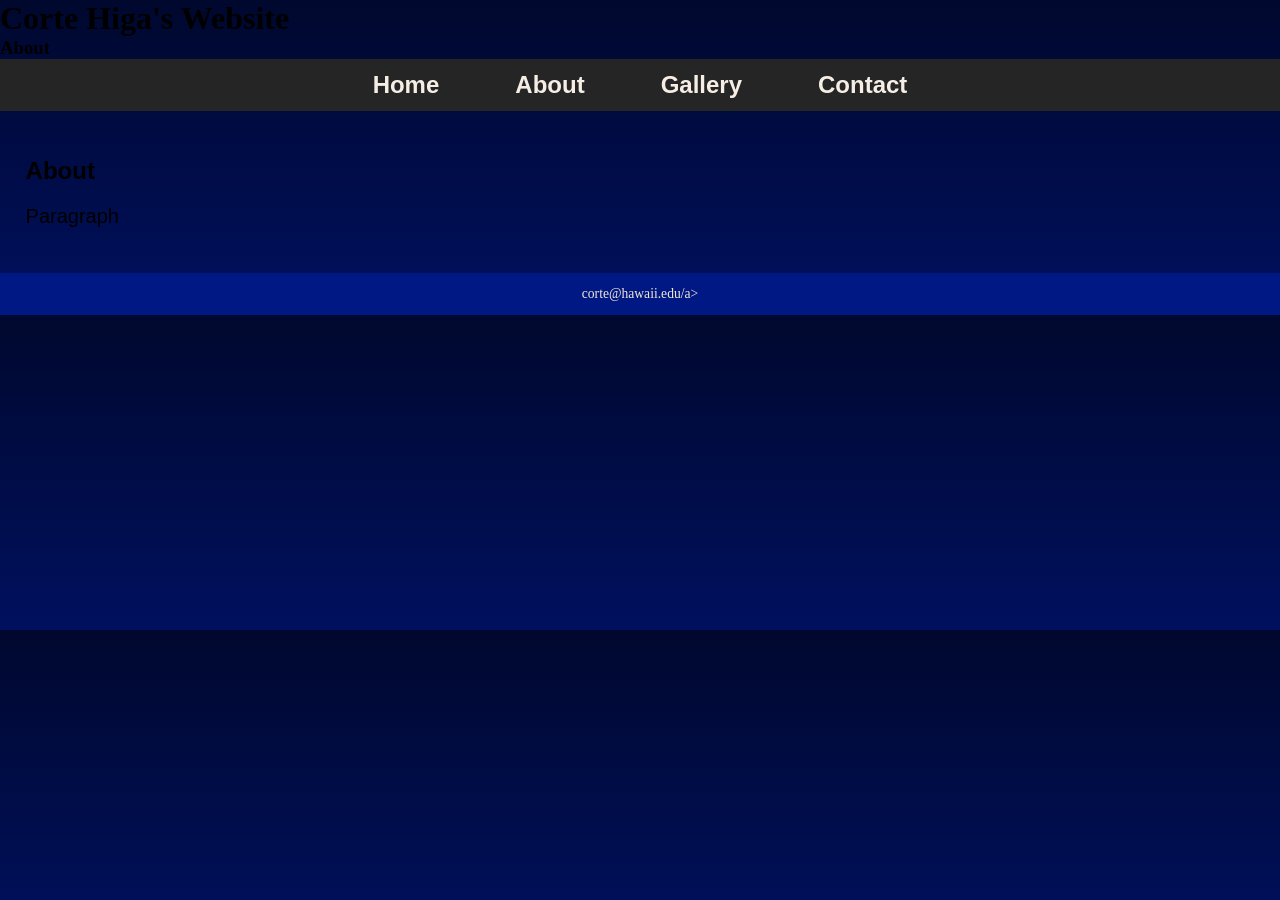
==== about.html @ da72f6bd "Rough draft" ====
<!DOCTYPE html>
<html lang="en">
<body>
    <head>
        <meta charset="utf-8">
        <link rel="stylesheet" href="css/styles.css">
        <title>About</title>
    </head>

    <header>
        <h1>Corte Higa's Website</h1>
        <h3>About</h3>
    </header>
    <nav>
        <ul>
            <li><a href="index.html">Home</a></li>
            <li><a href="about.html">About</a></li>
            <li><a href="gallery.html">Gallery</a></li>
            <li><a href="contact.html">Contact</a></li>
    </nav>

    <!-- main area for page content -->
    <main>
        <div id="test">
            <h2>About</h2>
            <p>Paragraph</p>
        </div>
    </main>
    <footer>
        <a href="mailto:corte@hawaii.edu">corte@hawaii.edu/a>
    </footer>
</body>
---- css/styles.css ----
/* CSS Reset */
body, header, nav, main, footer, img, h1, h3, ul {
    margin: 0;
    padding: 0;
    border: 0;
}

/* Style rules for body and images */
body {
    background-image: linear-gradient(#00082e, #00105e);
}

img {
    max-width: 100%;
    display: block;
}

/* Style rules for navigation area */
.mobile {
  display: block;
}

.tab-desk {
  display: none;
}


/* Style rules for header area */
.mobile h1, .mobile h3 {
  padding: 2%;
  text-align: center;
}

nav {
    background-color: #252525;
}

nav ul {
    list-style-type: none;
    text-align: center;
}

nav li {
    display: block;
    font-size: 1.5em;
    font-family: Geneva, Arial, sans-serif;
    font-weight: bold;
    border-top: 0.5px solid #f6eee4;
}

nav li a {
    display: block;
    color: #f6eee4;
    padding: 0.5em 2em;
    text-decoration: none;
}

/* Style rules for main content */
main {
    padding: 2%;
    font-family: Verdana, Arial, sans-serif;
}

main p {
    font-size: 1.25em;
}

main h3 {
    padding-top: 2%;
}

main ul {
    list-style-type: square;
}

/* Style rules for class and id selectors */
.link {
    color: #5877ff;
    text-decoration: none;
    font-weight: bold;
    font-style: italic;
}

.action {
    font-size: 1.75em;
    font-weight: bold;
    text-align: center;
}


.round {
    border-radius: 6px;
}

#info ul {
    margin-left: 10%;
}

#contact {
    text-align: center;
}

.tel-link {
  background-color: #5877ff;
  padding: 2%;
  width: 80%;
  margin: 0 auto;
}

.tel-link a {
  color: #f6eee4;
  text-decoration: none;
  font-weight: bold;
}

/* Style rules for footer content */
footer {
    text-align: center;
    font-size: 0.85em;
    background-color: #001883;
    color: #f6eee4;
    padding: 1% 0%;
}

footer a {
    color: #f3e6d8;
    text-decoration: none;
}

.mobile h1 {
    font-family: "Roboto", sans-serif;
    font-optical-sizing: auto;
    font-weight: <weight>;
    font-style: normal;
    font-variation-settings:
    "wdth" 100;
}

.mobile h3 {
    font-family: "Lora", serif;
    font-optical-sizing: auto;
    font-weight: <weight>;
    font-style: normal;
}
/* Media Query for Tablet Viewport */
@media screen and (min-width: 620px), print {
  /* Tablet Viewport: Show tab-desk class, hide mobile class */
  .tab-desk {
    display: block;
  }
  .mobile {
    display: none;
  }
  /* Tablet Viewport: Style rules for nav area */
  nav li {
    border-top: none;
    display: inline-block;
    font-size: 1.25em;
  }
  nav li a {
    padding: 0.5em;
  }
}

/* Media Query for Desktop Viewport */
@media screen and (min-width: 1000px), print {
    /* Desktop Viewport: Style rules for nav area */
    nav li {
    font-size: 1.5em;
    }
    nav li a {
    padding: 0.5em 1.5em;
    }
    nav li a:hover {
    color: #2a1f14;
    background-color: #f6eee4;
    }
    /* Desktop Viewport: Style rules for main content */
    #info ul {
    margin-left: 5%;
    }
}
/* Media Query for Large Desktop Viewports */
@media screen and (min-width: 1921px) {
  body {
    background-image: linear-gradient(#00082e, #00105e);
  }
  #wrapper {
    width: 1920px;
    margin: 0 auto;
  }
  main {
    background-color: #f6eee4;
  }
}
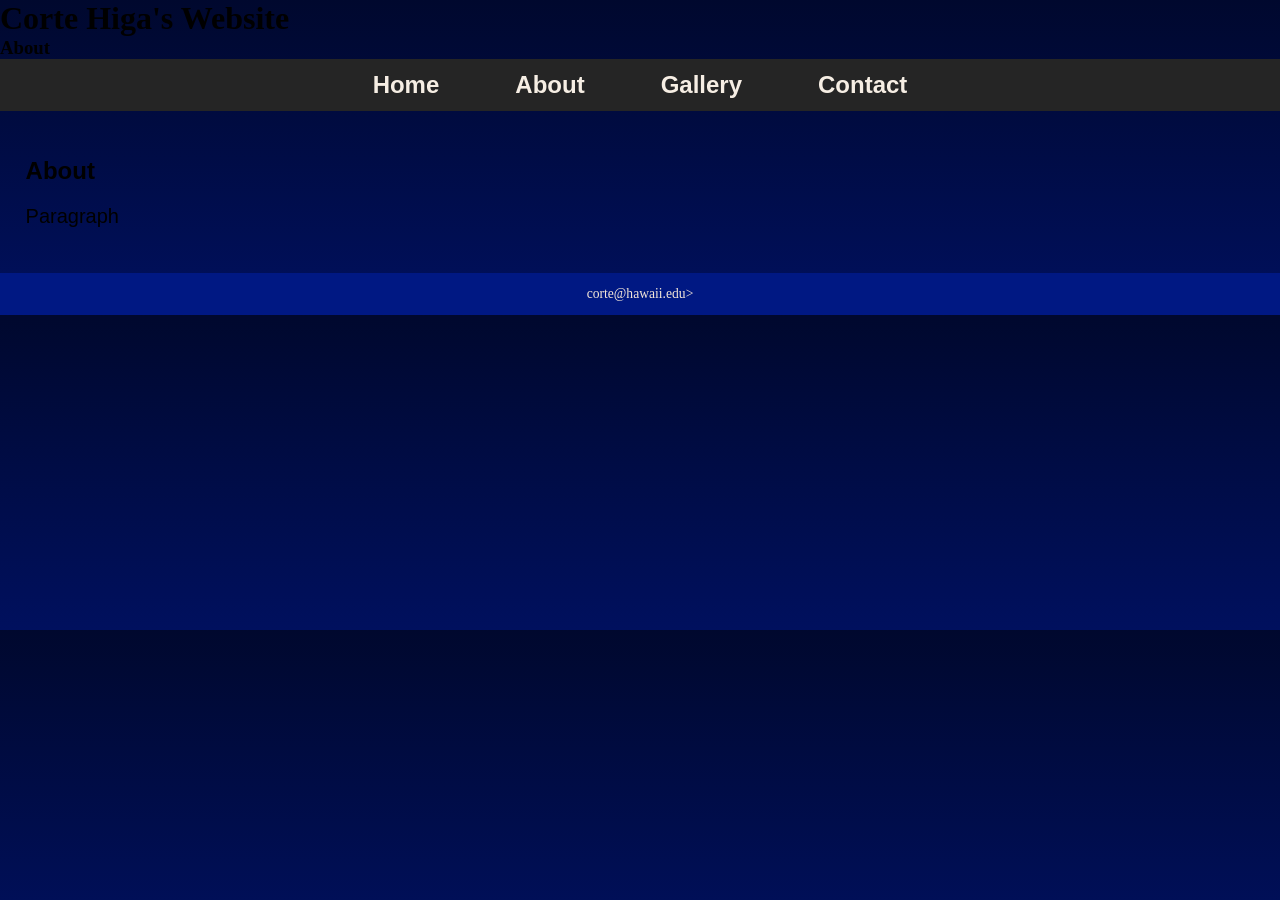
==== commit 3c652031: "Fixed footer for every page" ====
--- a/about.html
+++ b/about.html
@@ -27,6 +27,6 @@
         </div>
     </main>
     <footer>
-        <a href="mailto:corte@hawaii.edu">corte@hawaii.edu/a>
+        <a href="mailto:corte@hawaii.edu">corte@hawaii.edu>
     </footer>
 </body>
--- a/css/styles.css
+++ b/css/styles.css
@@ -1,3 +1,5 @@
+/* Some of the css code was used from previous labs I worked on. Still need to clean it up */
+
 /* CSS Reset */
 body, header, nav, main, footer, img, h1, h3, ul {
     margin: 0;
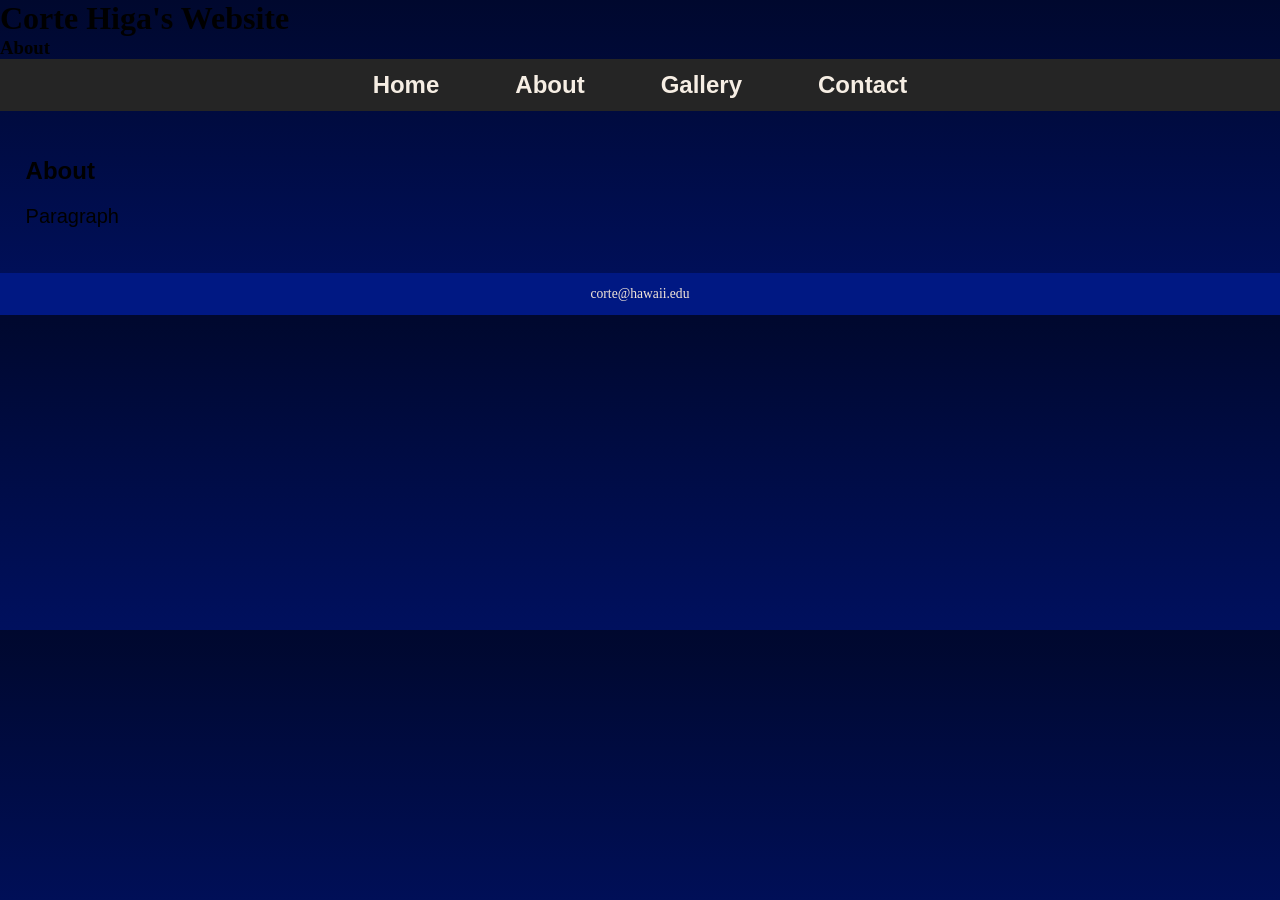
==== commit 3f8bb6c9: "fixing the footer (again)" ====
--- a/about.html
+++ b/about.html
@@ -27,6 +27,6 @@
         </div>
     </main>
     <footer>
-        <a href="mailto:corte@hawaii.edu">corte@hawaii.edu>
+        <a href="mailto:corte@hawaii.edu">corte@hawaii.edu
     </footer>
 </body>
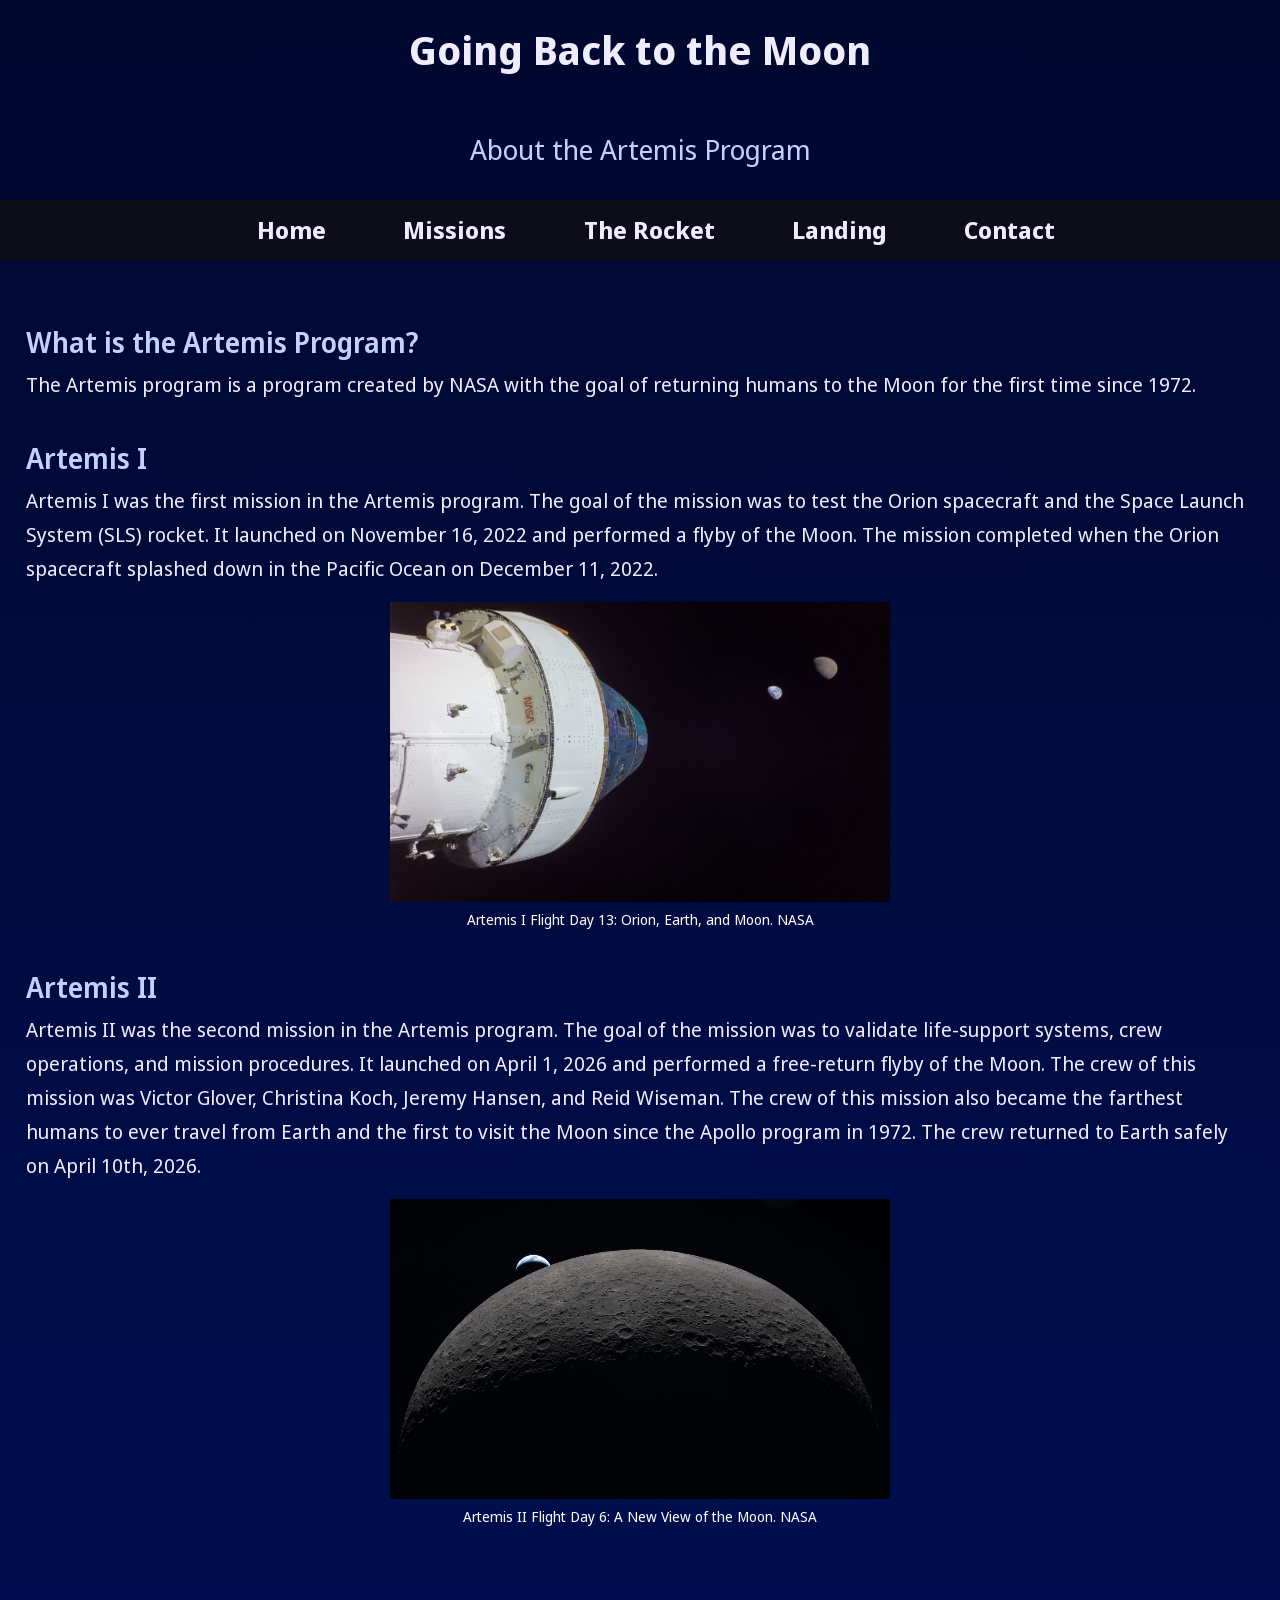
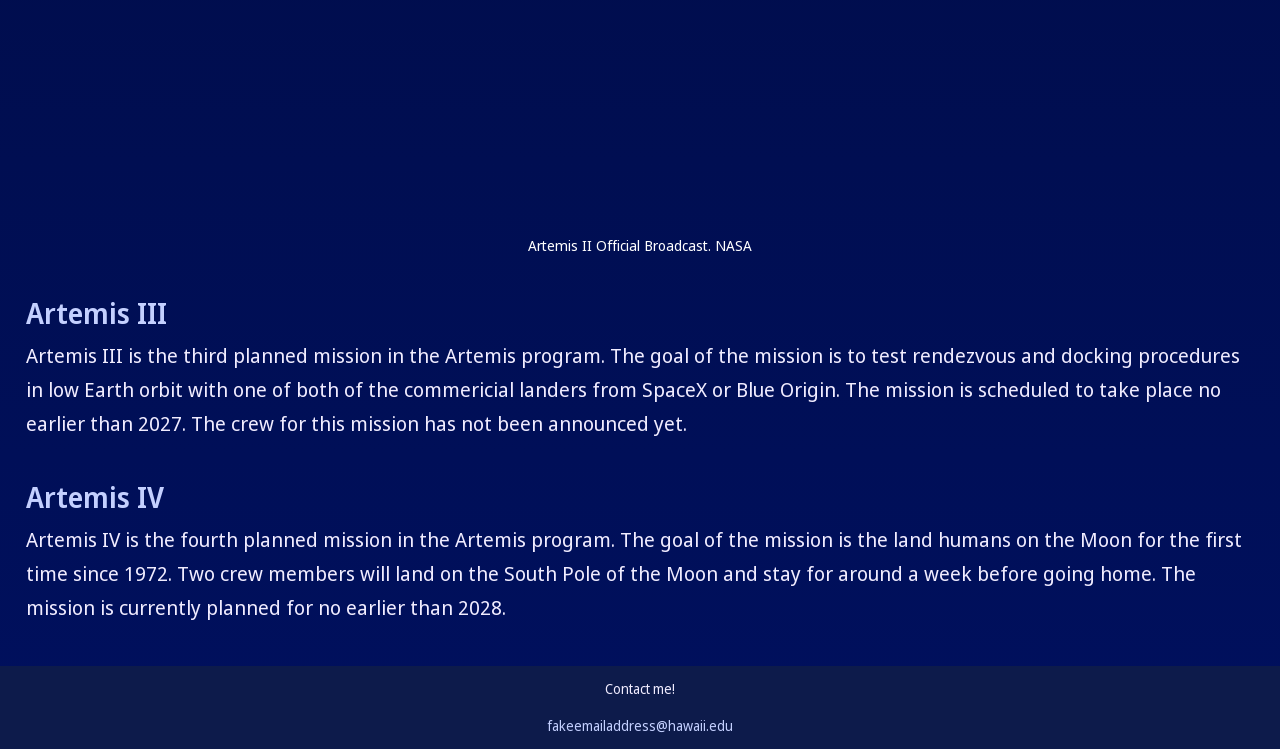
==== commit 0d7ec2da: "Added artemis1.jpg and artemis2.jpg, removed doublecheeseburger.jpg" ====
--- a/about.html
+++ b/about.html
@@ -1,32 +1,66 @@
 <!DOCTYPE html>
 <html lang="en">
+<head>
+    <meta charset="utf-8">
+    <meta name="viewport" content="width=device-width, initial-scale=1.0">
+    <link rel="preconnect" href="https://fonts.googleapis.com">
+    <link rel="preconnect" href="https://fonts.gstatic.com" crossorigin>
+    <link href="https://fonts.googleapis.com/css2?family=Noto+Sans+Display:ital,wght@0,100..900;1,100..900&display=swap" rel="stylesheet">
+    <link rel="stylesheet" href="css/styles.css">
+    <title>About</title>
+    <link href="https://cdn.jsdelivr.net/npm/bootstrap@5.3.8/dist/css/bootstrap.min.css" rel="stylesheet" integrity="sha384-sRIl4kxILFvY47J16cr9ZwB07vP4J8+LH7qKQnuqkuIAvNWLzeN8tE5YBujZqJLB" crossorigin="anonymous">
+    <script src="https://cdn.jsdelivr.net/npm/bootstrap@5.3.8/dist/js/bootstrap.bundle.min.js" integrity="sha384-FKyoEForCGlyvwx9Hj09JcYn3nv7wiPVlz7YYwJrWVcXK/BmnVDxM+D2scQbITxI" crossorigin="anonymous"></script>
+</head>
 <body>
-    <head>
-        <meta charset="utf-8">
-        <link rel="stylesheet" href="css/styles.css">
-        <title>About</title>
-    </head>
+    <header class="mobile">
+        <h1>Going Back to the Moon</h1>
+        <h3>About the Artemis Program</h3>
+    </header>
 
-    <header>
-        <h1>Corte Higa's Website</h1>
-        <h3>About</h3>
+    <header class="tab-desk">
+        <h1>Going Back to the Moon</h1>
+        <h3>About the Artemis Program</h3>
     </header>
     <nav>
         <ul>
             <li><a href="index.html">Home</a></li>
-            <li><a href="about.html">About</a></li>
-            <li><a href="gallery.html">Gallery</a></li>
+            <li><a href="about.html">Missions</a></li>
+            <li><a href="rocket.html">The Rocket</a></li>
+            <li><a href="landers.html">Landing</a></li>
             <li><a href="contact.html">Contact</a></li>
+        </ul>
     </nav>
+    <main>
+        <div id="main-content">
+            <h3>What is the Artemis Program?</h3>
+            <p>The Artemis program is a program created by NASA with the goal of returning humans to the Moon for the first time since 1972. </p>
 
-    <!-- main area for page content -->
-    <main>
-        <div id="test">
-            <h2>About</h2>
-            <p>Paragraph</p>
+            <h3>Artemis I</h3>
+            <p>Artemis I was the first mission in the Artemis program. The goal of the mission was to test the Orion spacecraft and the Space Launch System (SLS) rocket. It launched on November 16, 2022 and performed a flyby of the Moon. The mission completed when the Orion spacecraft splashed down in the Pacific Ocean on December 11, 2022.</p>
+            <figure>
+                <img src="images/artemis1.jpg" alt="Artemis I Flight Day 13: Orion, Earth, and Moon. NASA" height="300" width="500">
+                <figcaption>Artemis I Flight Day 13: Orion, Earth, and Moon. NASA</figcaption>
+            </figure>
+
+            <h3>Artemis II</h3>
+            <p>Artemis II was the second mission in the Artemis program. The goal of the mission was to validate life-support systems, crew operations, and mission procedures. It launched on April 1, 2026 and performed a free-return flyby of the Moon. The crew of this mission was Victor Glover, Christina Koch, Jeremy Hansen, and Reid Wiseman. The crew of this mission also became the farthest humans to ever travel from Earth and the first to visit the Moon since the Apollo program in 1972. The crew returned to Earth safely on April 10th, 2026.</p>
+            <figure>
+                <img src="images/artemis2.jpg" alt="Artemis II Flight Day 6: The Moon in front of the Earth. NASA" height="300" width="500">
+                <figcaption>Artemis II Flight Day 6: A New View of the Moon. NASA</figcaption>
+                <iframe width="500" height="300" src="https://www.youtube.com/embed/z-j1uxBmis0?si=r0_v_0MT21psSvgY" title="YouTube video player" frameborder="0" allow="accelerometer; autoplay; clipboard-write; encrypted-media; gyroscope; picture-in-picture; web-share" referrerpolicy="strict-origin-when-cross-origin" allowfullscreen></iframe>
+                <figcaption>Artemis II Official Broadcast. NASA</figcaption>
+            </figure>
+
+            <h3>Artemis III</h3>
+            <p>Artemis III is the third planned mission in the Artemis program. The goal of the mission is to test rendezvous and docking procedures in low Earth orbit with one of both of the commericial landers from SpaceX or Blue Origin. The mission is scheduled to take place no earlier than 2027. The crew for this mission has not been announced yet.</p>
+            
+            <h3>Artemis IV</h3>
+            <p>Artemis IV is the fourth planned mission in the Artemis program. The goal of the mission is the land humans on the Moon for the first time since 1972. Two crew members will land on the South Pole of the Moon and stay for around a week before going home. The mission is currently planned for no earlier than 2028. </p>
         </div>
     </main>
     <footer>
-        <a href="mailto:corte@hawaii.edu">corte@hawaii.edu
+        <p>Contact me!</p>
+        <a href="mailto:fakeemailaddress@hawaii.edu">fakeemailaddress@hawaii.edu</a>
     </footer>
-</body>+</body>
+</html>
--- a/css/styles.css
+++ b/css/styles.css
@@ -1,7 +1,6 @@
-/* Some of the css code was used from previous labs I worked on. Still need to clean it up */
-
+/* Some of the css code was used from previous labs I worked on. */
 /* CSS Reset */
-body, header, nav, main, footer, img, h1, h3, ul {
+body, header, nav, main, footer, img, h1, h2, h3, ul {
     margin: 0;
     padding: 0;
     border: 0;
@@ -10,49 +9,73 @@
 /* Style rules for body and images */
 body {
     background-image: linear-gradient(#00082e, #00105e);
-}
-
-img {
+    min-height: 100vh;
+    color: #f0ecff;
+}
+
+img, iframe {
     max-width: 100%;
     display: block;
+    margin: 0 auto;
+
+}
+
+figcaption {
+  color: white;
+    font-size: 0.9em;
+    text-align: center;
+    margin-top: 0.5em;
 }
 
 /* Style rules for navigation area */
 .mobile {
-  display: block;
-}
-
+    display: block;
+}
 .tab-desk {
-  display: none;
-}
-
+    display: none;
+}
 
 /* Style rules for header area */
-.mobile h1, .mobile h3 {
-  padding: 2%;
-  text-align: center;
-}
-
+.mobile h1, .mobile h3,
+.tab-desk h1, .tab-desk h3 {
+    padding: 2%;
+    text-align: center;
+}
+
+.mobile h1, .tab-desk h1 {
+    font-family: "Noto Sans Display", sans-serif;
+    font-optical-sizing: auto;
+    font-weight: 700;
+    font-style: normal;
+    color: #f0ecff;
+}
+
+.mobile h3, .tab-desk h3 {
+    font-family: "Noto Sans Display", sans-serif;
+    font-optical-sizing: auto;
+    font-weight: 400;
+    font-style: normal;
+    color: #c4d0ff;
+}
+
+/* Style rules for nav area */
 nav {
-    background-color: #252525;
-}
-
+    background-color: #0d0d1a;
+}
 nav ul {
     list-style-type: none;
     text-align: center;
 }
-
 nav li {
     display: block;
     font-size: 1.5em;
-    font-family: Geneva, Arial, sans-serif;
-    font-weight: bold;
-    border-top: 0.5px solid #f6eee4;
-}
-
+    font-family: "Noto Sans Display", sans-serif;
+    font-weight: 700;
+    border-top: 0.5px solid #2a2a4a;
+}
 nav li a {
     display: block;
-    color: #f6eee4;
+    color: #f0ecff;
     padding: 0.5em 2em;
     text-decoration: none;
 }
@@ -60,138 +83,130 @@
 /* Style rules for main content */
 main {
     padding: 2%;
-    font-family: Verdana, Arial, sans-serif;
-}
-
+    font-family: "Noto Sans Display", sans-serif;
+}
 main p {
     font-size: 1.25em;
-}
-
+    font-weight: 400;
+    line-height: 1.7;
+    color: #f0ecff;
+}
+main h2 {
+    padding-top: 2%;
+    color: #f0ecff;
+    font-family: "Noto Sans Display", sans-serif;
+    font-weight: 700;
+}
 main h3 {
     padding-top: 2%;
-}
-
+    color: #c4d0ff;
+    font-family: "Noto Sans Display", sans-serif;
+    font-weight: 600;
+}
 main ul {
     list-style-type: square;
 }
 
 /* Style rules for class and id selectors */
 .link {
-    color: #5877ff;
+    color: #7b9cff;
     text-decoration: none;
     font-weight: bold;
     font-style: italic;
 }
-
 .action {
     font-size: 1.75em;
     font-weight: bold;
     text-align: center;
 }
-
-
 .round {
     border-radius: 6px;
 }
-
 #info ul {
     margin-left: 10%;
 }
-
 #contact {
     text-align: center;
 }
 
+/* Style rules for form elements */
+.form-label {
+    font-size: 1.25em;
+    font-weight: 600;
+    color: white;
+}
+
 .tel-link {
-  background-color: #5877ff;
-  padding: 2%;
-  width: 80%;
-  margin: 0 auto;
-}
-
+    background-color: #7b9cff;
+    padding: 2%;
+    width: 80%;
+    margin: 0 auto;
+    border-radius: 6px;
+}
 .tel-link a {
-  color: #f6eee4;
-  text-decoration: none;
-  font-weight: bold;
+    color: #0d0d1a;
+    text-decoration: none;
+    font-weight: bold;
 }
 
 /* Style rules for footer content */
 footer {
     text-align: center;
     font-size: 0.85em;
-    background-color: #001883;
-    color: #f6eee4;
+    font-family: "Noto Sans Display", sans-serif;
+    background-color: #0d1b4b;
+    color: #f0ecff;
     padding: 1% 0%;
 }
-
 footer a {
-    color: #f3e6d8;
-    text-decoration: none;
-}
-
-.mobile h1 {
-    font-family: "Roboto", sans-serif;
-    font-optical-sizing: auto;
-    font-weight: <weight>;
-    font-style: normal;
-    font-variation-settings:
-    "wdth" 100;
-}
-
-.mobile h3 {
-    font-family: "Lora", serif;
-    font-optical-sizing: auto;
-    font-weight: <weight>;
-    font-style: normal;
-}
+    color: #c4d0ff;
+    text-decoration: none;
+}
+
 /* Media Query for Tablet Viewport */
 @media screen and (min-width: 620px), print {
-  /* Tablet Viewport: Show tab-desk class, hide mobile class */
-  .tab-desk {
-    display: block;
-  }
-  .mobile {
-    display: none;
-  }
-  /* Tablet Viewport: Style rules for nav area */
-  nav li {
-    border-top: none;
-    display: inline-block;
-    font-size: 1.25em;
-  }
-  nav li a {
-    padding: 0.5em;
-  }
+    .tab-desk {
+        display: block;
+    }
+    .mobile {
+        display: none;
+    }
+
+    nav li {
+        border-top: none;
+        display: inline-block;
+        font-size: 1.25em;
+    }
+    nav li a {
+        padding: 0.5em;
+    }
 }
 
 /* Media Query for Desktop Viewport */
 @media screen and (min-width: 1000px), print {
-    /* Desktop Viewport: Style rules for nav area */
     nav li {
-    font-size: 1.5em;
+        font-size: 1.5em;
     }
     nav li a {
-    padding: 0.5em 1.5em;
+        padding: 0.5em 1.5em;
     }
     nav li a:hover {
-    color: #2a1f14;
-    background-color: #f6eee4;
-    }
-    /* Desktop Viewport: Style rules for main content */
+        color: #0d0d1a;
+        background-color: #c4d0ff;
+    }
+
     #info ul {
-    margin-left: 5%;
-    }
-}
+        margin-left: 5%;
+    }
+}
+
 /* Media Query for Large Desktop Viewports */
 @media screen and (min-width: 1921px) {
-  body {
-    background-image: linear-gradient(#00082e, #00105e);
-  }
-  #wrapper {
-    width: 1920px;
-    margin: 0 auto;
-  }
-  main {
-    background-color: #f6eee4;
-  }
+    #wrapper {
+        width: 1920px;
+        margin: 0 auto;
+    }
+    main {
+        background-color: rgba(0, 8, 46, 0.6);
+    }
 }
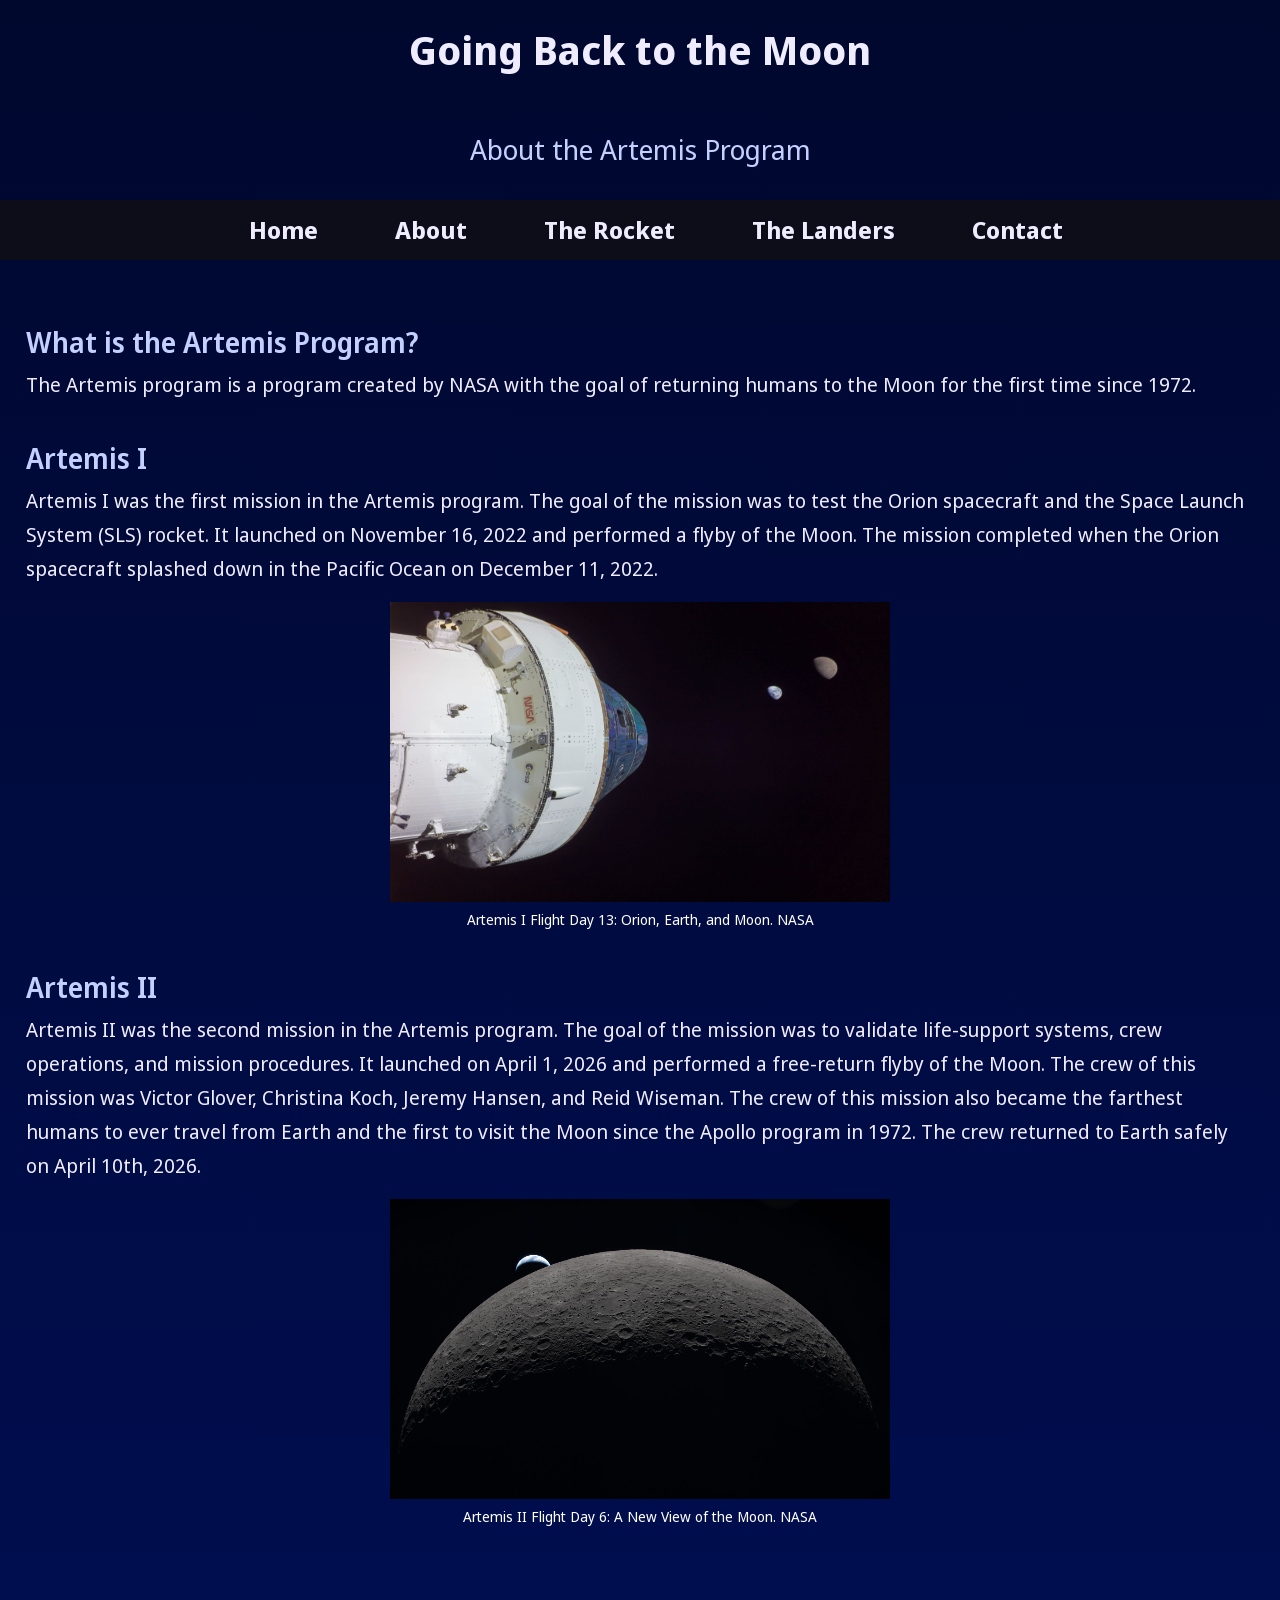
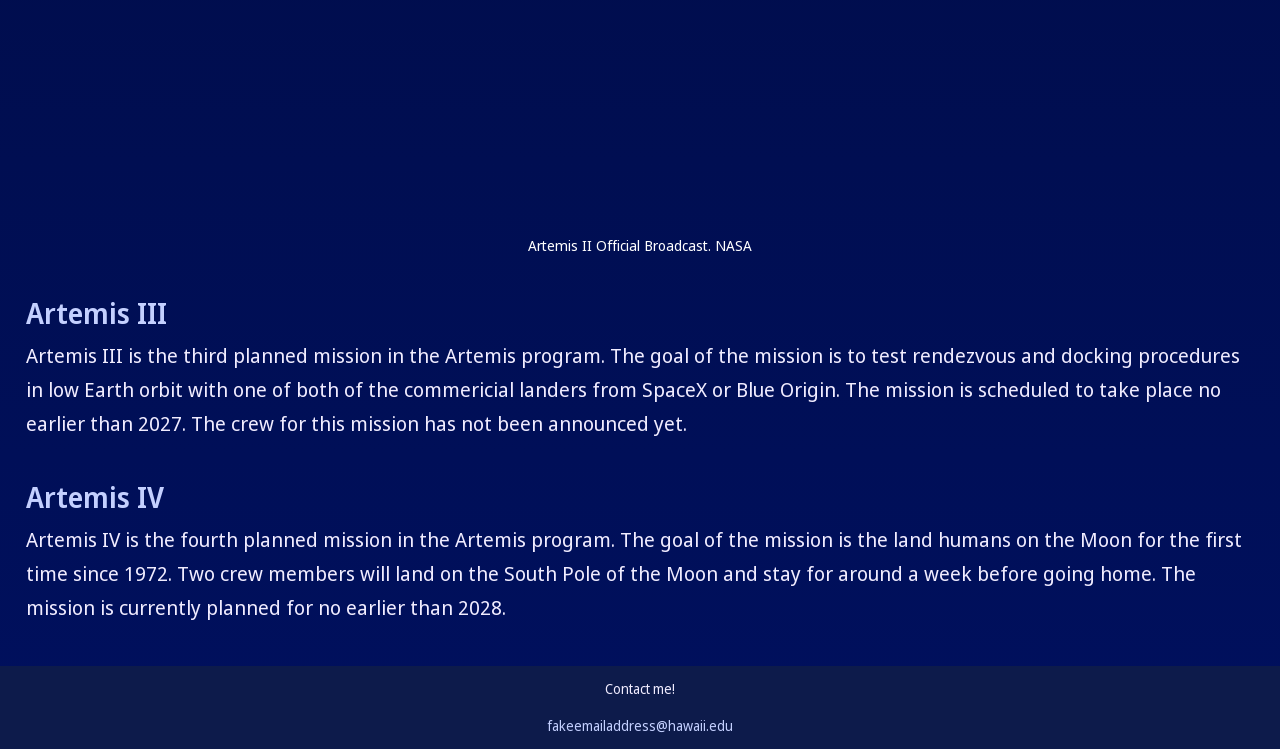
==== commit 65f106a7: "header fixes for about.html" ====
--- a/about.html
+++ b/about.html
@@ -24,9 +24,9 @@
     <nav>
         <ul>
             <li><a href="index.html">Home</a></li>
-            <li><a href="about.html">Missions</a></li>
+            <li><a href="about.html">About</a></li>
             <li><a href="rocket.html">The Rocket</a></li>
-            <li><a href="landers.html">Landing</a></li>
+            <li><a href="landers.html">The Landers</a></li>
             <li><a href="contact.html">Contact</a></li>
         </ul>
     </nav>
